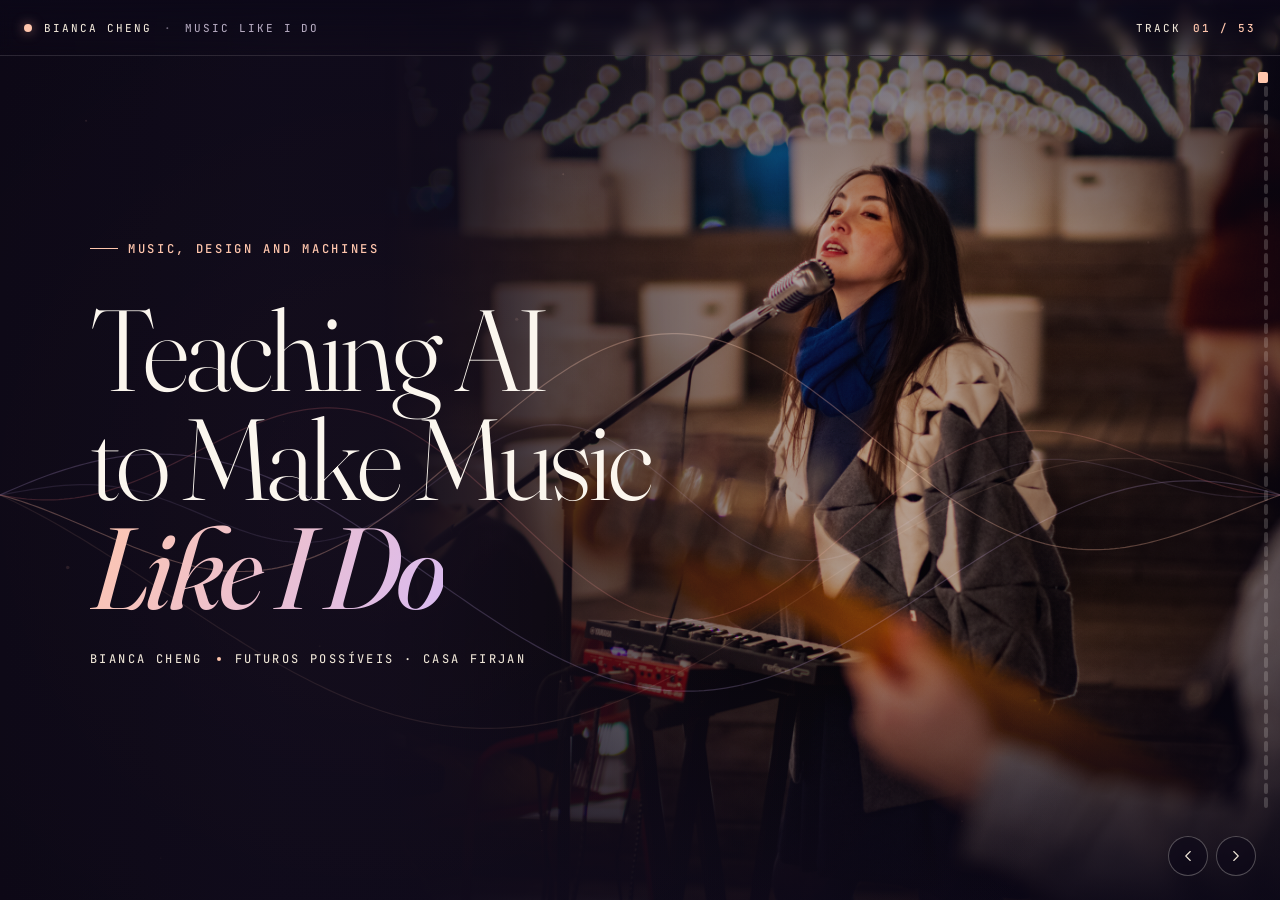
==== index.html @ ce5efb65 "content: Suno card + 'all of these are tools' closing line (en + pt) render.js: stack slides accept " ====
<!doctype html>
<html lang="en">

<head>
    <meta charset="utf-8" />
    <meta name="viewport" content="width=device-width, initial-scale=1" />
    <title>Teaching AI to Make Music Like I Do — Bianca Cheng</title>
    <meta name="description" content="Same song, three systems — a talk by Bianca Cheng on music, design and machines. Futuros Possíveis · Casa Firjan." />
    <meta property="og:type" content="website" />
    <meta property="og:site_name" content="Bianca Cheng" />
    <meta property="og:title" content="Teaching AI to Make Music Like I Do — Bianca Cheng" />
    <meta property="og:description" content="Same song, three systems — a talk by Bianca Cheng on music, design and machines. Futuros Possíveis · Casa Firjan." />
    <meta property="og:url" content="https://heartmula-talk.netlify.app/" />
    <meta property="og:locale" content="en_US" />
    <meta property="og:image" content="https://heartmula-talk.netlify.app/media/share-en.jpg" />
    <meta property="og:image:secure_url" content="https://heartmula-talk.netlify.app/media/share-en.jpg" />
    <meta property="og:image:type" content="image/jpeg" />
    <meta property="og:image:width" content="1200" />
    <meta property="og:image:height" content="630" />
    <meta property="og:image:alt" content="Bianca Cheng singing live, with the talk title Teaching AI to Make Music Like I Do" />
    <meta name="twitter:card" content="summary_large_image" />
    <meta name="twitter:image" content="https://heartmula-talk.netlify.app/media/share-en.jpg" />

    <!-- Google tag (gtag.js) — English deck; local previews are not tracked -->
    <script async src="https://www.googletagmanager.com/gtag/js?id=G-F9ZZRVJLKG"></script>
    <script>
        window.dataLayer = window.dataLayer || [];
        function gtag(){dataLayer.push(arguments);}
        if (!/^(localhost|127\.0\.0\.1|\[::1\])$/.test(location.hostname)) {
            gtag('js', new Date());
            gtag('config', 'G-F9ZZRVJLKG', { content_group: 'English deck', deck_language: 'en' });
        }
    </script>

    <link rel="preconnect" href="https://fonts.googleapis.com" />
    <link rel="preconnect" href="https://fonts.gstatic.com" crossorigin />
    <link rel="stylesheet"
        href="https://fonts.googleapis.com/css2?family=Cormorant+Garamond:ital,wght@0,300;0,400;0,500;1,300;1,400&family=Fraunces:ital,opsz,wght@0,9..144,300;0,9..144,500;0,9..144,700;1,9..144,300;1,9..144,500;1,9..144,700&family=Inter:wght@400;500;600&family=JetBrains+Mono:wght@400;500&display=swap" />

    <link rel="stylesheet" href="./style.css?v=16" />
</head>

<body class="hm">
    <header class="hm-hud" aria-hidden="true">
        <div class="hm-hud__left">
            <div class="hm-hud__dot"></div>
            <div class="hm-hud__label">BIANCA CHENG</div>
            <div class="hm-hud__sep">·</div>
            <div class="hm-hud__label hm-hud__label--muted">MUSIC LIKE I DO</div>
        </div>
        <div class="hm-hud__right">
            <span class="hm-hud__label">TRACK</span>
            <span class="hm-hud__value" id="slideCounter">01 / 01</span>
        </div>
    </header>

    <main id="deck" class="hm-deck" tabindex="0">
        <!-- Slides are rendered here by render.js from slides.md -->
    </main>

    <nav class="hm-scrubber" id="scrubber" aria-label="Slide scrubber"></nav>

    <nav class="hm-nav" aria-label="Slide navigation">
        <button class="hm-nav__btn" id="prevBtn" aria-label="Previous slide">
            <svg viewBox="0 0 24 24" width="18" height="18" aria-hidden="true">
                <path d="M15 6l-6 6 6 6" fill="none" stroke="currentColor" stroke-width="1.5" stroke-linecap="round" stroke-linejoin="round"/>
            </svg>
        </button>
        <button class="hm-nav__btn" id="nextBtn" aria-label="Next slide">
            <svg viewBox="0 0 24 24" width="18" height="18" aria-hidden="true">
                <path d="M9 6l6 6-6 6" fill="none" stroke="currentColor" stroke-width="1.5" stroke-linecap="round" stroke-linejoin="round"/>
            </svg>
        </button>
    </nav>

    <script src="./hero.js?v=16"></script>
    <script src="./render.js?v=16"></script>
    <script src="./deck.js?v=16"></script>
    <script src="./scrub.js?v=16"></script>
</body>

</html>
---- style.css ----
/* =========================================================
   HeartMula — Teaching AI to Make Music Like I Do
   A talk by Bianca Cheng
   ========================================================= */

:root {
    /* palette: dusk + warm flesh tones */
    --bg-0: #0a0614;
    --bg-1: #120a1f;
    --bg-2: #1d1330;
    --ink: #fbf6ee;
    --ink-soft: #ede4d6;
    --ink-mute: #b3a8be;
    --accent: #ffc6ad;       /* peach (slightly brighter) */
    --accent-2: #d8baf2;     /* lavender (slightly brighter) */
    --accent-3: #ff7b7b;     /* coral */
    --line: rgba(251, 246, 238, 0.13);
    --line-strong: rgba(251, 246, 238, 0.28);

    --serif: "Fraunces", "Iowan Old Style", "Georgia", serif;
    --serif-ao: "Cormorant Garamond", "Iowan Old Style", "Georgia", serif;
    --sans: "Inter", system-ui, -apple-system, "Segoe UI", sans-serif;
    --mono: "JetBrains Mono", "SF Mono", ui-monospace, monospace;

    /* AO band palette — applies on .section--ao slides */
    --ao-blue: #1a4dff;
    --ao-blue-bright: #3d6aff;
    --ao-blue-dim: #7a9ec8;
    --ao-bg: #060c18;

    --pad: clamp(28px, 6vw, 96px);
    --max: 1100px;
}

* {
    box-sizing: border-box;
}

html, body {
    margin: 0;
    padding: 0;
    height: 100%;
    background: var(--bg-0);
    color: var(--ink);
    font-family: var(--sans);
    font-weight: 450;
    -webkit-font-smoothing: antialiased;
    -moz-osx-font-smoothing: grayscale;
    overflow: hidden;
}

body {
    background:
        radial-gradient(ellipse 80% 60% at 20% 10%, rgba(255, 184, 156, 0.06), transparent 60%),
        radial-gradient(ellipse 70% 50% at 90% 90%, rgba(200, 168, 233, 0.06), transparent 60%),
        linear-gradient(180deg, var(--bg-0) 0%, var(--bg-1) 100%);
}

/* ---- HUD HEADER ---------------------------------------- */

.hm-hud {
    position: fixed;
    top: 0;
    left: 0;
    right: 0;
    height: 56px;
    padding: 0 24px;
    display: flex;
    align-items: center;
    justify-content: space-between;
    z-index: 100;
    pointer-events: none;
    font-family: var(--mono);
    font-size: 11px;
    letter-spacing: 0.18em;
    text-transform: uppercase;
    color: var(--ink-soft);
    border-bottom: 1px solid var(--line);
    background: linear-gradient(180deg, rgba(12, 8, 24, 0.85) 0%, rgba(12, 8, 24, 0) 100%);
    backdrop-filter: blur(6px);
    -webkit-backdrop-filter: blur(6px);
}

.hm-hud__left,
.hm-hud__right {
    display: flex;
    align-items: center;
    gap: 12px;
}

.hm-hud__dot {
    width: 8px;
    height: 8px;
    border-radius: 50%;
    background: var(--accent);
    box-shadow: 0 0 12px rgba(255, 184, 156, 0.6);
    animation: pulse 2.4s ease-in-out infinite;
}

@keyframes pulse {
    0%, 100% { opacity: 1; transform: scale(1); }
    50% { opacity: 0.5; transform: scale(0.85); }
}

.hm-hud__label--muted {
    color: var(--ink-mute);
}

.hm-hud__sep {
    color: var(--ink-mute);
    opacity: 0.6;
}

.hm-hud__value {
    color: var(--accent);
    font-weight: 500;
}

/* ---- DECK ---------------------------------------------- */

.hm-deck {
    height: 100vh;
    overflow-y: scroll;
    scroll-snap-type: y mandatory;
    scroll-behavior: smooth;
    outline: none;
    scrollbar-width: none;
}

.hm-deck::-webkit-scrollbar {
    display: none;
}

.hm-deck > section {
    height: 100vh;
    width: 100%;
    scroll-snap-align: start;
    scroll-snap-stop: always;
    display: flex;
    align-items: center;
    justify-content: center;
    padding: var(--pad);
    position: relative;
}

/* ---- SLIDE INNER --------------------------------------- */

.slide {
    width: 100%;
    max-width: var(--max);
    margin: 0 auto;
}

.slide.center {
    text-align: center;
}

.slide.stack > * + * {
    margin-top: 18px;
}

/* ---- TYPOGRAPHY ---------------------------------------- */

h1, h2, h3 {
    font-family: var(--serif);
    font-weight: 500;
    line-height: 1.05;
    letter-spacing: -0.02em;
    margin: 0 0 0.6em;
    color: var(--ink);
    text-wrap: balance;
}

h1 {
    font-size: clamp(48px, 7vw, 96px);
    font-weight: 400;
}

h2 {
    font-size: clamp(36px, 5vw, 64px);
    font-weight: 400;
}

h2.display {
    font-size: clamp(56px, 8vw, 112px);
    font-weight: 300;
    line-height: 1;
}

h2.display-sm {
    font-size: clamp(42px, 6vw, 80px);
    font-weight: 300;
    color: var(--accent);
}

h3 {
    font-size: clamp(20px, 2.2vw, 26px);
    font-weight: 500;
    color: var(--ink);
    margin-bottom: 8px;
    font-style: italic;
}

em {
    font-style: italic;
    color: var(--accent);
}

p {
    font-size: clamp(19px, 1.7vw, 24px);
    line-height: 1.6;
    color: var(--ink-soft);
    margin: 0 0 20px;
    max-width: 64ch;
    text-wrap: pretty;
}

.slide.center p {
    margin-left: auto;
    margin-right: auto;
}

.lede {
    font-size: clamp(22px, 2.1vw, 30px);
    color: var(--ink);
    font-weight: 500;
    line-height: 1.45;
}

.muted {
    color: var(--ink-mute);
    font-size: clamp(17px, 1.5vw, 21px);
}

.callout {
    margin-top: 32px;
    padding: 22px 26px;
    border-left: 2px solid var(--accent);
    background: rgba(255, 198, 173, 0.06);
    color: var(--ink);
    font-size: clamp(20px, 1.85vw, 26px);
    font-family: var(--serif);
    font-style: italic;
    font-weight: 400;
    line-height: 1.45;
}

.eyebrow {
    font-family: var(--mono);
    font-size: clamp(12px, 0.95vw, 14px);
    font-weight: 500;
    letter-spacing: 0.22em;
    text-transform: uppercase;
    color: var(--accent);
    margin-bottom: 20px;
    display: inline-flex;
    align-items: center;
    gap: 10px;
}

.eyebrow::before {
    content: "";
    width: 28px;
    height: 1px;
    background: var(--accent);
    display: inline-block;
}

.slide.center .eyebrow {
    margin-left: auto;
    margin-right: auto;
}

.bullet {
    color: var(--ink-mute);
    margin: 0 6px;
    opacity: 0.6;
}

.bigquote {
    font-family: var(--serif);
    font-weight: 300;
    font-size: clamp(40px, 6.5vw, 88px);
    line-height: 1.08;
    letter-spacing: -0.02em;
    color: var(--ink);
    max-width: none;
    margin: 0 auto 24px;
    text-wrap: balance;
}

.bigquote.serif {
    font-style: italic;
    color: var(--ink-soft);
}

/* ---- LISTS --------------------------------------------- */

ul.clean,
ol.clean {
    list-style: none;
    padding: 0;
    margin: 24px 0;
}

ul.clean li,
ol.clean li {
    position: relative;
    padding-left: 28px;
    margin-bottom: 16px;
    font-size: clamp(19px, 1.7vw, 24px);
    line-height: 1.55;
    color: var(--ink-soft);
    max-width: 64ch;
    text-wrap: pretty;
}

ul.clean li::before {
    content: "";
    position: absolute;
    left: 0;
    top: 0.7em;
    width: 14px;
    height: 1px;
    background: var(--accent);
}

ul.roomy li {
    margin-bottom: 22px;
}

ul.roomy strong {
    color: var(--ink);
    font-weight: 500;
    font-family: var(--serif);
    font-style: italic;
    font-weight: 500;
    margin-right: 4px;
}

/* ---- THREE-UP ------------------------------------------ */

.three-up {
    display: grid;
    grid-template-columns: repeat(3, 1fr);
    gap: 24px;
    margin-top: 36px;
}

@media (max-width: 800px) {
    .three-up {
        grid-template-columns: 1fr;
    }
}

.card {
    padding: 28px 24px;
    border: 1px solid var(--line);
    border-radius: 4px;
    background: rgba(246, 239, 230, 0.02);
    transition: border-color 0.3s ease, transform 0.3s ease;
}

.card:hover {
    border-color: var(--line-strong);
    transform: translateY(-2px);
}

.card__num {
    font-family: var(--mono);
    font-size: 11px;
    letter-spacing: 0.2em;
    color: var(--accent);
    margin-bottom: 16px;
}

.card h3 {
    font-style: normal;
    font-size: clamp(22px, 2vw, 28px);
    margin-bottom: 10px;
    color: var(--ink);
}

.card p {
    font-size: clamp(16px, 1.4vw, 19px);
    line-height: 1.55;
    color: var(--ink-soft);
    margin: 0;
}

/* ---- MODEL STACK GRID ---------------------------------- */

.model-grid {
    display: flex;
    flex-direction: column;
    gap: clamp(20px, 2.5vw, 32px);
    margin-top: 32px;
}

.model-group__label {
    font-family: var(--mono);
    font-size: clamp(11px, 1vw, 13px);
    font-weight: 500;
    letter-spacing: 0.22em;
    text-transform: uppercase;
    color: var(--ink-mute);
    margin: 0 0 12px;
    padding-bottom: 10px;
    border-bottom: 1px solid var(--line);
}

.model-row {
    display: grid;
    grid-template-columns: repeat(3, 1fr);
    gap: clamp(12px, 1.5vw, 20px);
}

@media (max-width: 900px) {
    .model-row {
        grid-template-columns: repeat(2, 1fr);
    }
}

@media (max-width: 600px) {
    .model-row {
        grid-template-columns: 1fr;
    }
}

.model-card {
    padding: 18px 18px 16px;
    border: 1px solid var(--line);
    border-radius: 4px;
    background: rgba(246, 239, 230, 0.02);
    display: flex;
    flex-direction: column;
    gap: 6px;
    transition: border-color 0.25s ease, transform 0.25s ease;
}

.model-card:hover {
    border-color: var(--line-strong);
    transform: translateY(-1px);
}

.model-card--featured {
    border-color: rgba(255, 198, 173, 0.5);
    background: rgba(255, 198, 173, 0.05);
}

.model-card--featured:hover {
    border-color: var(--accent);
}

.model-card__num {
    font-family: var(--mono);
    font-size: 10px;
    font-weight: 500;
    letter-spacing: 0.22em;
    color: var(--ink-mute);
    margin-bottom: 4px;
}

.model-card--featured .model-card__num {
    color: var(--accent);
}

.model-card__name {
    font-family: var(--mono);
    font-style: normal;
    font-weight: 500;
    font-size: clamp(15px, 1.3vw, 18px);
    color: var(--ink);
    margin: 0;
    letter-spacing: 0;
}

.model-card__role {
    font-family: var(--serif);
    font-style: italic;
    font-weight: 400;
    font-size: clamp(15px, 1.25vw, 18px);
    color: var(--ink-soft);
    margin: 0;
    line-height: 1.35;
}

.model-card__detail {
    font-size: clamp(13px, 1.05vw, 15px);
    color: var(--ink-mute);
    margin: 0;
    line-height: 1.45;
}

.model-card__status {
    margin-top: 10px;
    padding: 4px 10px;
    border: 1px solid var(--line-strong);
    border-radius: 3px;
    font-family: var(--mono);
    font-size: 10px;
    font-weight: 500;
    letter-spacing: 0.16em;
    text-transform: uppercase;
    color: var(--ink-mute);
    align-self: flex-start;
}

.model-card__status--featured {
    color: var(--accent);
    border-color: rgba(255, 198, 173, 0.5);
    background: rgba(255, 198, 173, 0.08);
}

/* ---- STATS --------------------------------------------- */

.stats {
    display: grid;
    grid-template-columns: repeat(4, 1fr);
    gap: 24px;
    margin: 36px 0;
}

@media (max-width: 800px) {
    .stats {
        grid-template-columns: repeat(2, 1fr);
    }
}

.stat {
    padding: 20px 0;
    border-top: 1px solid var(--line);
}

.stat__num {
    font-family: var(--serif);
    font-size: clamp(48px, 6vw, 76px);
    font-weight: 300;
    line-height: 1;
    color: var(--accent);
    letter-spacing: -0.04em;
}

.stat__label {
    font-family: var(--mono);
    font-size: 11px;
    letter-spacing: 0.2em;
    text-transform: uppercase;
    color: var(--ink-mute);
    margin-top: 8px;
}

/* ---- STEPS --------------------------------------------- */

ol.steps {
    list-style: none;
    counter-reset: step;
    padding: 0;
    margin: 32px 0 0;
}

ol.steps li {
    counter-increment: step;
    padding: 20px 0;
    border-top: 1px solid var(--line);
    font-size: clamp(18px, 1.6vw, 22px);
    color: var(--ink-soft);
    line-height: 1.55;
    display: flex;
    align-items: baseline;
    gap: 18px;
    flex-wrap: wrap;
}

ol.steps li:last-child {
    border-bottom: 1px solid var(--line);
}

.steps__tag {
    font-family: var(--mono);
    font-size: 11px;
    letter-spacing: 0.18em;
    color: var(--accent);
    min-width: 110px;
    flex-shrink: 0;
    padding-top: 4px;
}

/* ---- CONTACT ------------------------------------------- */

.contact {
    margin-top: 32px;
    color: var(--ink-soft);
    font-family: var(--mono);
    font-size: clamp(14px, 1.2vw, 17px);
    letter-spacing: 0.1em;
    text-transform: uppercase;
}

/* QR cards on the Thank You slide ------------------------- */

.qr-row {
    display: flex;
    gap: clamp(16px, 2vw, 28px);
    justify-content: center;
    margin: 36px auto 0;
    flex-wrap: wrap;
}

.qr-card {
    background: var(--ink);
    padding: 18px 18px 16px;
    border-radius: 6px;
    display: flex;
    flex-direction: column;
    align-items: center;
    gap: 10px;
    min-width: 168px;
    box-shadow: 0 12px 32px rgba(0, 0, 0, 0.35);
    transition: transform 0.25s ease, box-shadow 0.25s ease;
}

.qr-card:hover {
    transform: translateY(-2px);
    box-shadow: 0 16px 40px rgba(0, 0, 0, 0.45);
}

.qr-card__img {
    width: clamp(124px, 12vw, 160px);
    height: clamp(124px, 12vw, 160px);
    display: block;
}

.qr-card__label {
    font-family: var(--mono);
    font-size: 10px;
    font-weight: 500;
    letter-spacing: 0.24em;
    text-transform: uppercase;
    color: rgba(10, 6, 20, 0.5);
    margin: 0;
}

.qr-card__handle {
    font-family: var(--mono);
    font-size: clamp(12px, 1vw, 14px);
    font-weight: 500;
    letter-spacing: 0.04em;
    color: #1a1424;
    margin: 0;
}

.contact .bullet {
    color: var(--accent);
}

/* ---- OPEN SOURCE SLIDE --------------------------------- */

.oss-section {
    background:
        radial-gradient(ellipse 60% 50% at 50% 50%, rgba(255, 184, 156, 0.10), transparent 70%),
        linear-gradient(180deg, var(--bg-1) 0%, var(--bg-0) 100%);
}

.oss .eyebrow {
    margin-bottom: 28px;
}

.oss__pretitle {
    font-family: var(--serif);
    font-style: italic;
    font-weight: 400;
    font-size: clamp(22px, 2.3vw, 32px);
    color: var(--ink);
    margin: 0 auto 40px;
    max-width: none;
}

.oss__url {
    width: 100%;
    padding: clamp(20px, 3vw, 36px) clamp(16px, 2.5vw, 32px);
    border-top: 1px solid var(--line-strong);
    border-bottom: 1px solid var(--line-strong);
    margin: 8px 0 36px;
    background: linear-gradient(180deg, rgba(255, 184, 156, 0.03), rgba(200, 168, 233, 0.03));
    display: flex;
    align-items: center;
    justify-content: center;
}

.oss__url-svg {
    display: block;
    width: 100%;
    height: auto;
    max-width: 100%;
}

.oss__caption {
    font-family: var(--mono);
    font-size: clamp(13px, 1.1vw, 16px);
    font-weight: 500;
    letter-spacing: 0.2em;
    text-transform: uppercase;
    color: var(--ink-soft);
    margin: 0 auto;
}

/* ---- MEDIA SLIDES (audio + video) ---------------------- */

.media-section {
    background:
        radial-gradient(ellipse 70% 60% at 50% 100%, rgba(200, 168, 233, 0.06), transparent 70%),
        linear-gradient(180deg, var(--bg-0) 0%, var(--bg-1) 100%);
}

.media-slide {
    display: flex;
    flex-direction: column;
    align-items: stretch;
    gap: clamp(20px, 3vw, 36px);
    width: 100%;
    max-width: var(--max);
    margin: 0 auto;
}

.media-slide__head {
    text-align: left;
}

.media-slide__title {
    font-family: var(--serif);
    font-weight: 300;
    font-size: clamp(36px, 5.2vw, 64px);
    line-height: 1.05;
    letter-spacing: -0.02em;
    color: var(--ink);
    margin: 0 0 14px;
}

.media-slide__sub {
    font-family: var(--serif);
    font-style: italic;
    font-weight: 400;
    font-size: clamp(19px, 1.8vw, 26px);
    line-height: 1.5;
    color: var(--ink-soft);
    max-width: 56ch;
    margin: 0;
}

.media-slide__sub em {
    color: var(--accent);
    font-style: italic;
}

/* ----- shared player frame ------------------------------- */

.player {
    margin: 0;
    padding: 0;
    border: 1px solid var(--line-strong);
    border-radius: 6px;
    background:
        linear-gradient(180deg, rgba(255, 184, 156, 0.04), rgba(200, 168, 233, 0.03)),
        rgba(12, 8, 24, 0.5);
    overflow: hidden;
    transition: border-color 0.25s ease, transform 0.25s ease;
}

.player:hover {
    border-color: rgba(255, 184, 156, 0.4);
}

.player__caption {
    display: flex;
    align-items: center;
    gap: 14px;
    padding: 16px 22px;
    font-family: var(--mono);
    font-size: clamp(12px, 1vw, 14px);
    font-weight: 500;
    letter-spacing: 0.16em;
    text-transform: uppercase;
    color: var(--ink-soft);
    border-top: 1px solid var(--line);
    background: rgba(10, 6, 20, 0.4);
}

.player__tag {
    color: var(--accent);
    font-weight: 500;
    padding: 3px 10px;
    border: 1px solid rgba(255, 184, 156, 0.3);
    border-radius: 3px;
    background: rgba(255, 184, 156, 0.06);
}

/* ----- video player -------------------------------------- */

.player--video .player__video {
    display: block;
    width: 100%;
    max-height: 56vh;
    background: #000;
    object-fit: contain;
    outline: none;
}

/* ----- side-by-side vertical video pair ----------------- */

.video-pair {
    display: grid;
    grid-template-columns: 1fr 1fr;
    gap: clamp(16px, 2vw, 28px);
    width: 100%;
    flex: 1 1 auto;
    min-width: 0;
    align-items: stretch;
}

.video-pair .player {
    display: flex;
    flex-direction: column;
    min-height: 0;
    min-width: 0;
}

.player__video--portrait {
    flex: 1 1 auto;
    width: 100%;
    min-height: 0;
    max-height: 78vh;
    object-fit: contain;
    background: #000;
}

/* In split layout, the video pair stretches to the right column's full height */
.media-slide--split .video-pair {
    align-self: stretch;
}

@media (max-width: 700px) {
    .video-pair {
        grid-template-columns: 1fr;
        max-width: 360px;
        margin: 0 auto;
    }
    .player__video--portrait {
        max-height: 50vh;
    }
}

/* ----- split layout: text-left, large video-right -------- */

.media-slide--split {
    flex-direction: row;
    align-items: center;
    gap: clamp(28px, 4vw, 64px);
    max-width: 1500px;
}

.media-slide--split .media-slide__head {
    flex: 0 0 30%;
    max-width: 30%;
}

.media-slide--split .player {
    flex: 1 1 auto;
    min-width: 0; /* allow flex item to shrink below intrinsic size */
}

.player--video-large .player__video {
    max-height: 78vh;
}

@media (max-width: 900px) {
    .media-slide--split {
        flex-direction: column;
        align-items: stretch;
        max-width: var(--max);
    }
    .media-slide--split .media-slide__head {
        flex: initial;
        max-width: 100%;
    }
    .player--video-large .player__video {
        max-height: 56vh;
    }
}

/* ----- audio slide w/ sheet music background ------------- */

.media-section--audio {
    position: relative;
    overflow: hidden;
}

.audio-bg {
    position: absolute;
    top: 0;
    right: 0;
    bottom: 0;
    width: 62%;
    height: 100%;
    object-fit: cover;
    object-position: 50% 32%;
    z-index: 0;
    filter: saturate(0.7) brightness(0.55) contrast(1.08);
    -webkit-mask-image: linear-gradient(to right, transparent 0%, rgba(0,0,0,0.5) 18%, #000 45%, #000 100%);
    mask-image: linear-gradient(to right, transparent 0%, rgba(0,0,0,0.5) 18%, #000 45%, #000 100%);
}

.audio-veil {
    position: absolute;
    inset: 0;
    z-index: 1;
    pointer-events: none;
    background:
        linear-gradient(90deg, var(--bg-0) 0%, rgba(10, 6, 20, 0.78) 26%, rgba(10, 6, 20, 0.40) 55%, rgba(10, 6, 20, 0.55) 100%),
        linear-gradient(180deg, rgba(10, 6, 20, 0.45) 0%, transparent 30%, transparent 70%, rgba(10, 6, 20, 0.75) 100%);
}

.media-section--audio > .slide {
    position: relative;
    z-index: 2;
}

/* keep the audio player frame opaque enough to float above the chart */
.media-section--audio .player {
    background:
        linear-gradient(180deg, rgba(255, 198, 173, 0.06), rgba(216, 186, 242, 0.04)),
        rgba(10, 6, 20, 0.82);
    backdrop-filter: blur(4px);
    -webkit-backdrop-filter: blur(4px);
}

.media-slide__sub--tight {
    margin-top: -4px;
}

/* ---- transcript block (Whisper hallucination, etc.) --- */

.transcript-block {
    margin: clamp(20px, 2.4vw, 32px) 0 0;
    padding: 18px 22px;
    font-family: var(--mono);
    font-size: clamp(15px, 1.4vw, 19px);
    line-height: 1.55;
    color: var(--ink);
    background:
        linear-gradient(180deg, rgba(255, 198, 173, 0.05), rgba(216, 186, 242, 0.03)),
        rgba(10, 6, 20, 0.55);
    border-left: 2px solid var(--accent);
    border-radius: 0 4px 4px 0;
    white-space: pre-wrap;
    max-width: 64ch;
    overflow-x: auto;
}

/* ---- lesson audio (woven into Lessons 01–03) ---------- */

.lesson-audio {
    margin: clamp(20px, 2.4vw, 32px) 0 0;
    padding: 14px 18px 16px;
    border: 1px solid var(--line-strong);
    border-radius: 5px;
    background:
        linear-gradient(180deg, rgba(255, 198, 173, 0.04), rgba(216, 186, 242, 0.02)),
        rgba(10, 6, 20, 0.4);
    max-width: 540px;
    transition: border-color 0.25s ease;
}

.lesson-audio:hover {
    border-color: rgba(255, 198, 173, 0.4);
}

.lesson-audio audio {
    display: block;
    width: 100%;
    height: 36px;
    color-scheme: dark;
    filter: hue-rotate(-10deg) saturate(0.85);
}

.lesson-audio__caption {
    margin: 12px 0 0;
    display: flex;
    gap: 12px;
    align-items: center;
    flex-wrap: wrap;
    font-family: var(--mono);
    font-size: clamp(11px, 0.95vw, 13px);
    font-weight: 500;
    letter-spacing: 0.16em;
    text-transform: uppercase;
    color: var(--ink-soft);
}

.lesson-audio__tag {
    color: var(--accent);
    padding: 3px 9px;
    border: 1px solid rgba(255, 198, 173, 0.4);
    border-radius: 3px;
    background: rgba(255, 198, 173, 0.08);
}

.lesson-audio-pair {
    display: grid;
    grid-template-columns: 1fr 1fr;
    gap: clamp(12px, 1.4vw, 18px);
    margin-top: clamp(20px, 2.4vw, 32px);
    max-width: 720px;
}

.lesson-audio-pair .lesson-audio {
    margin: 0;
    max-width: none;
}

@media (max-width: 700px) {
    .lesson-audio-pair {
        grid-template-columns: 1fr;
    }
}

/* ----- comparison grid (gen 01 vs gen 02) --------------- */

.compare-grid {
    display: grid;
    grid-template-columns: 1fr 1fr;
    gap: clamp(16px, 2vw, 28px);
}

@media (max-width: 800px) {
    .compare-grid {
        grid-template-columns: 1fr;
    }
}

.player--compact .player__waves {
    height: clamp(60px, 7vw, 90px);
    padding: 14px 16px 6px;
}

.player--compact .player__audio {
    width: calc(100% - 32px);
    margin: 0 16px 14px;
    height: 36px;
}

.player--compact .player__caption {
    padding: 12px 16px;
    font-size: clamp(11px, 0.9vw, 13px);
    letter-spacing: 0.14em;
}

.compare-note {
    margin: 6px 0 0;
    font-family: var(--serif);
    font-style: italic;
    font-weight: 400;
    font-size: clamp(16px, 1.4vw, 20px);
    line-height: 1.55;
    color: var(--ink-soft);
    max-width: 70ch;
}

.compare-note em {
    color: var(--ink-mute);
    font-size: 0.92em;
}

/* ----- raw / day-zero audio slide ------------------------ */

.media-section--raw {
    position: relative;
    overflow: hidden;
    background:
        radial-gradient(ellipse 70% 55% at 50% 35%, rgba(216, 186, 242, 0.10), transparent 70%),
        linear-gradient(180deg, var(--bg-1) 0%, var(--bg-0) 100%);
}

.raw-bg {
    position: absolute;
    inset: 0;
    z-index: 0;
    pointer-events: none;
    background-image:
        radial-gradient(circle, rgba(216, 186, 242, 0.18) 1px, transparent 1.6px);
    background-size: 26px 26px;
    -webkit-mask-image: radial-gradient(ellipse 75% 60% at 50% 45%, #000 25%, transparent 75%);
    mask-image: radial-gradient(ellipse 75% 60% at 50% 45%, #000 25%, transparent 75%);
}

.media-section--raw > .slide {
    position: relative;
    z-index: 2;
}

.eyebrow--cool {
    color: var(--accent-2);
}

.eyebrow--cool::before {
    background: var(--accent-2);
}

.player__tag--cool {
    color: var(--accent-2);
    border-color: rgba(216, 186, 242, 0.35);
    background: rgba(216, 186, 242, 0.08);
}

.media-section--raw .player {
    background:
        linear-gradient(180deg, rgba(216, 186, 242, 0.05), rgba(168, 158, 181, 0.03)),
        rgba(10, 6, 20, 0.78);
    border-color: rgba(216, 186, 242, 0.22);
}

.media-section--raw .player:hover {
    border-color: rgba(216, 186, 242, 0.45);
}

.media-section--raw .media-slide__sub em {
    color: var(--accent-2);
}

@media (max-width: 700px) {
    .audio-bg {
        width: 100%;
        object-position: 50% 18%;
        -webkit-mask-image: linear-gradient(to bottom, transparent 0%, rgba(0,0,0,0.4) 22%, #000 55%);
        mask-image: linear-gradient(to bottom, transparent 0%, rgba(0,0,0,0.4) 22%, #000 55%);
    }
    .audio-veil {
        background:
            linear-gradient(180deg, rgba(10, 6, 20, 0.55) 0%, rgba(10, 6, 20, 0.20) 35%, rgba(10, 6, 20, 0.85) 75%, var(--bg-0) 100%);
    }
}

/* ----- audio player -------------------------------------- */

.player--audio {
    padding: 0;
}

.player__waves {
    height: clamp(80px, 10vw, 120px);
    padding: 18px 20px 8px;
    display: flex;
    align-items: center;
}

.player__waves svg {
    width: 100%;
    height: 100%;
    display: block;
    opacity: 0.85;
}

.player__audio {
    display: block;
    width: calc(100% - 40px);
    margin: 0 20px 18px;
    height: 40px;
    /* tone the default browser controls toward our palette where possible */
    color-scheme: dark;
    filter: hue-rotate(-10deg) saturate(0.85);
}

.player__audio::-webkit-media-controls-panel {
    background: rgba(12, 8, 24, 0.4);
}

/* ---- CORPUS SLIDE w/ Voice Memos backdrop ------------- */

.corpus-section {
    position: relative;
    overflow: hidden;
    background: linear-gradient(180deg, var(--bg-0) 0%, var(--bg-1) 100%);
}

.corpus-bg {
    position: absolute;
    inset: 0;
    width: 100%;
    height: 100%;
    object-fit: cover;
    object-position: 50% 30%;
    z-index: 0;
    filter: saturate(0.25) brightness(0.32) contrast(1.05) hue-rotate(-10deg);
    mix-blend-mode: screen;
    opacity: 0.42;
}

.corpus-veil {
    position: absolute;
    inset: 0;
    z-index: 1;
    pointer-events: none;
    background:
        linear-gradient(180deg, rgba(10, 6, 20, 0.55) 0%, rgba(10, 6, 20, 0.35) 35%, rgba(10, 6, 20, 0.55) 65%, rgba(10, 6, 20, 0.85) 100%),
        radial-gradient(ellipse 70% 60% at 50% 50%, rgba(255, 198, 173, 0.05), transparent 70%);
}

.corpus-section > .slide {
    position: relative;
    z-index: 2;
}

/* ---- AO BAND-THEMED SLIDES ----------------------------- */

.section--ao {
    background:
        radial-gradient(ellipse 80% 60% at 50% 50%, rgba(26, 77, 255, 0.10), transparent 65%),
        linear-gradient(180deg, var(--bg-0) 0%, var(--ao-bg) 100%);
    position: relative;
    overflow: hidden;
}

/* faint kanji 青 watermark — anchors AO sections without a photo (the closing slide) */
.section--ao:not(.section--ao--photo)::before {
    content: "青";
    position: absolute;
    right: 5vw;
    top: 50%;
    transform: translateY(-50%);
    font-family: var(--serif-ao);
    font-size: clamp(280px, 38vw, 540px);
    font-weight: 300;
    color: rgba(61, 106, 255, 0.06);
    line-height: 0.8;
    pointer-events: none;
    z-index: 0;
    user-select: none;
}

/* AO band photo background (slides with .section--ao--photo) */
.section--ao--photo .ao-photo {
    position: absolute;
    top: 0;
    right: 0;
    bottom: 0;
    width: 65%;
    height: 100%;
    object-fit: cover;
    object-position: 50% 35%;
    z-index: 0;
    filter: saturate(0.85) brightness(0.78) contrast(1.05) hue-rotate(-8deg);
    -webkit-mask-image: linear-gradient(to right, transparent 0%, rgba(0,0,0,0.55) 18%, #000 45%, #000 100%);
    mask-image: linear-gradient(to right, transparent 0%, rgba(0,0,0,0.55) 18%, #000 45%, #000 100%);
}

.section--ao--photo .ao-veil {
    position: absolute;
    inset: 0;
    z-index: 1;
    pointer-events: none;
    background:
        linear-gradient(90deg, var(--bg-0) 0%, rgba(6, 12, 24, 0.75) 25%, rgba(6, 12, 24, 0.20) 55%, rgba(6, 12, 24, 0.25) 100%),
        linear-gradient(180deg, rgba(6, 12, 24, 0.40) 0%, transparent 30%, transparent 72%, rgba(6, 12, 24, 0.75) 100%),
        radial-gradient(ellipse 60% 50% at 75% 50%, rgba(26, 77, 255, 0.10), transparent 70%);
}

/* small kanji glyph in the corner of photo-backed AO slides — quieter signature */
.section--ao--photo .slide::after {
    content: "青";
    position: absolute;
    bottom: -8px;
    left: 0;
    font-family: var(--serif-ao);
    font-size: clamp(56px, 5vw, 88px);
    font-weight: 300;
    color: rgba(61, 106, 255, 0.18);
    line-height: 1;
    pointer-events: none;
    user-select: none;
}

.section--ao > .slide {
    position: relative;
    z-index: 2;
}

@media (max-width: 700px) {
    .section--ao--photo .ao-photo {
        width: 100%;
        object-position: 50% 25%;
        -webkit-mask-image: linear-gradient(to bottom, transparent 0%, rgba(0,0,0,0.4) 22%, #000 55%);
        mask-image: linear-gradient(to bottom, transparent 0%, rgba(0,0,0,0.4) 22%, #000 55%);
    }
    .section--ao--photo .ao-veil {
        background:
            linear-gradient(180deg, rgba(6, 12, 24, 0.55) 0%, rgba(6, 12, 24, 0.20) 35%, rgba(6, 12, 24, 0.85) 75%, var(--bg-0) 100%);
    }
}

/* AO eyebrow swap — peach → blue */
.section--ao .eyebrow {
    color: var(--ao-blue-bright);
}

.section--ao .eyebrow::before {
    background: var(--ao-blue-bright);
}

/* AO headline — Cormorant Garamond instead of Fraunces */
.section--ao h2 {
    font-family: var(--serif-ao);
    font-weight: 300;
    letter-spacing: -0.005em;
}

.section--ao h2.media-slide__title {
    font-family: var(--serif-ao);
    font-weight: 300;
}

/* AO em / strong / accents pick up the blue */
.section--ao em,
.section--ao strong {
    color: var(--ao-blue-bright);
}

.section--ao .lede em,
.section--ao .muted em {
    color: var(--ao-blue-bright);
}

.section--ao .callout {
    border-left-color: var(--ao-blue);
    background: rgba(26, 77, 255, 0.05);
    font-family: var(--serif-ao);
}

.section--ao .callout em {
    color: var(--ao-blue-bright);
}

/* AO sub-line italic — match Cormorant elegance */
.section--ao .media-slide__sub {
    font-family: var(--serif-ao);
}

/* AO player tag variants for the gen comparison */
.player__tag--ao {
    color: var(--ao-blue-bright);
    border-color: rgba(61, 106, 255, 0.45);
    background: rgba(26, 77, 255, 0.10);
}

.player__tag--ao-soft {
    color: var(--ao-blue-dim);
    border-color: rgba(122, 158, 200, 0.35);
    background: rgba(122, 158, 200, 0.06);
}

/* AO player frame leans cooler */
.section--ao .player {
    background:
        linear-gradient(180deg, rgba(26, 77, 255, 0.04), rgba(61, 106, 255, 0.02)),
        rgba(6, 12, 24, 0.6);
    border-color: rgba(61, 106, 255, 0.20);
}

.section--ao .player:hover {
    border-color: rgba(61, 106, 255, 0.45);
}

.section--ao .compare-note {
    font-family: var(--serif-ao);
    color: var(--ink-soft);
}

.section--ao .compare-note em {
    color: var(--ink-mute);
}

/* ---- PROCESS GALLERY SLIDES ---------------------------- */

.process-section {
    background:
        radial-gradient(ellipse 70% 55% at 50% 0%, rgba(255, 198, 173, 0.05), transparent 60%),
        linear-gradient(180deg, var(--bg-0) 0%, var(--bg-1) 100%);
}

.process-slide {
    display: flex;
    flex-direction: column;
    align-items: stretch;
    gap: clamp(18px, 2.5vw, 30px);
    width: 100%;
    max-width: var(--max);
    margin: 0 auto;
}

.process-slide__head {
    text-align: left;
}

.process-slide__title {
    font-family: var(--serif);
    font-weight: 300;
    font-size: clamp(32px, 4.6vw, 56px);
    line-height: 1.05;
    letter-spacing: -0.02em;
    color: var(--ink);
    margin: 0 0 12px;
}

.process-slide__sub {
    font-family: var(--serif);
    font-style: italic;
    font-weight: 400;
    font-size: clamp(17px, 1.55vw, 22px);
    line-height: 1.5;
    color: var(--ink-soft);
    max-width: 64ch;
    margin: 0;
}

.process-slide__aside {
    font-family: var(--serif);
    font-style: italic;
    font-weight: 400;
    font-size: clamp(15px, 1.35vw, 19px);
    line-height: 1.5;
    color: var(--ink-mute);
    max-width: 64ch;
    margin: clamp(12px, 1.4vw, 18px) 0 0;
    padding-left: 14px;
    border-left: 1px solid var(--line-strong);
}

.process-slide__aside strong {
    color: var(--accent);
    font-style: normal;
    font-family: var(--mono);
    font-weight: 500;
    font-size: 0.92em;
}

.process-frame {
    margin: 0;
    padding: 0;
    border: 1px solid var(--line-strong);
    border-radius: 6px;
    overflow: hidden;
    background:
        linear-gradient(180deg, rgba(255, 198, 173, 0.04), rgba(216, 186, 242, 0.03)),
        rgba(10, 6, 20, 0.5);
    transition: border-color 0.25s ease, transform 0.25s ease;
}

.process-frame:hover {
    border-color: rgba(255, 198, 173, 0.4);
}

.process-image {
    display: block;
    width: 100%;
    max-height: 56vh;
    object-fit: contain;
    background: #0a0614;
    outline: none;
}

.process-caption {
    display: flex;
    align-items: center;
    gap: 12px;
    padding: 14px 22px;
    font-family: var(--mono);
    font-size: clamp(11px, 0.95vw, 13px);
    font-weight: 500;
    letter-spacing: 0.16em;
    text-transform: uppercase;
    color: var(--ink-soft);
    border-top: 1px solid var(--line);
    background: rgba(10, 6, 20, 0.4);
}

.process-caption__file {
    color: var(--ink-soft);
}

/* fifth slide leans cool to echo the day-zero / debug palette */
.process-section:has(.eyebrow--cool) {
    background:
        radial-gradient(ellipse 70% 55% at 50% 100%, rgba(216, 186, 242, 0.07), transparent 60%),
        linear-gradient(180deg, var(--bg-0) 0%, var(--bg-1) 100%);
}

.process-section:has(.eyebrow--cool) .process-caption__file {
    color: var(--accent-2);
}

/* ---- HERO ---------------------------------------------- */

.hero {
    position: relative;
    overflow: hidden;
    background: var(--bg-0);
}

.hero__photo {
    position: absolute;
    top: 0;
    right: 0;
    bottom: 0;
    width: 70%;
    height: 100%;
    object-fit: cover;
    object-position: 55% center;
    z-index: 0;
    filter: saturate(0.98) brightness(0.88) contrast(1.05);
    -webkit-mask-image: linear-gradient(to right, transparent 0%, rgba(0,0,0,0.6) 18%, #000 45%, #000 100%);
    mask-image: linear-gradient(to right, transparent 0%, rgba(0,0,0,0.6) 18%, #000 45%, #000 100%);
}

.hero__veil {
    position: absolute;
    inset: 0;
    z-index: 1;
    pointer-events: none;
    background:
        linear-gradient(90deg, var(--bg-0) 0%, rgba(12, 8, 24, 0.85) 22%, rgba(12, 8, 24, 0.45) 45%, rgba(12, 8, 24, 0.20) 70%, rgba(12, 8, 24, 0.55) 100%),
        linear-gradient(180deg, rgba(12, 8, 24, 0.55) 0%, transparent 25%, transparent 70%, rgba(12, 8, 24, 0.85) 100%);
}

#heroCanvas {
    position: absolute;
    inset: 0;
    width: 100%;
    height: 100%;
    z-index: 2;
    opacity: 0.55;
    mix-blend-mode: screen;
    pointer-events: none;
}

.hero__inner {
    position: relative;
    z-index: 3;
    text-align: left;
    max-width: var(--max);
    width: 100%;
}

@media (max-width: 700px) {
    .hero__photo {
        width: 100%;
        object-position: 60% 25%;
        -webkit-mask-image: linear-gradient(to bottom, transparent 0%, rgba(0,0,0,0.4) 25%, #000 60%);
        mask-image: linear-gradient(to bottom, transparent 0%, rgba(0,0,0,0.4) 25%, #000 60%);
    }
    .hero__veil {
        background:
            linear-gradient(180deg, rgba(12, 8, 24, 0.55) 0%, rgba(12, 8, 24, 0.10) 35%, rgba(12, 8, 24, 0.85) 75%, var(--bg-0) 100%);
    }
}

.hero__title {
    font-family: var(--serif);
    font-size: clamp(56px, 9vw, 140px);
    line-height: 0.95;
    letter-spacing: -0.035em;
    font-weight: 300;
    color: var(--ink);
    margin: 18px 0 28px;
}

.hero__title em {
    font-style: italic;
    font-weight: 400;
    color: var(--accent);
    background: linear-gradient(120deg, var(--accent), var(--accent-2));
    -webkit-background-clip: text;
    background-clip: text;
    -webkit-text-fill-color: transparent;
}

.hero__meta {
    display: flex;
    align-items: center;
    gap: 14px;
    font-family: var(--mono);
    font-size: 12px;
    letter-spacing: 0.2em;
    text-transform: uppercase;
    color: var(--ink-soft);
}

.hero__dot {
    width: 4px;
    height: 4px;
    border-radius: 50%;
    background: var(--accent);
}

/* ---- NAV ----------------------------------------------- */

.hm-nav {
    position: fixed;
    bottom: 24px;
    right: 24px;
    display: flex;
    gap: 8px;
    z-index: 100;
}

.hm-nav__btn {
    width: 40px;
    height: 40px;
    border-radius: 50%;
    border: 1px solid var(--line-strong);
    background: rgba(12, 8, 24, 0.6);
    backdrop-filter: blur(6px);
    -webkit-backdrop-filter: blur(6px);
    color: var(--ink-soft);
    cursor: pointer;
    display: flex;
    align-items: center;
    justify-content: center;
    transition: all 0.2s ease;
}

.hm-nav__btn:hover {
    border-color: var(--accent);
    color: var(--accent);
    transform: translateY(-1px);
}

.hm-nav__btn:active {
    transform: translateY(0);
}

/* ---- SCRUBBER (clickable slide navigator) -------------- */

.hm-scrubber {
    position: fixed;
    right: 12px;
    top: 72px;
    bottom: 92px;
    z-index: 99;
    width: 14px;
    display: flex;
    flex-direction: column;
    gap: 3px;
    padding: 0;
    pointer-events: none; /* let children handle clicks */
}

.hm-scrubber__item {
    flex: 1 1 0;
    min-height: 6px;
    width: 4px;
    margin-left: auto;
    border: none;
    padding: 0;
    background: rgba(251, 246, 238, 0.18);
    border-radius: 2px;
    cursor: pointer;
    pointer-events: auto;
    position: relative;
    transition: background 0.18s ease, width 0.18s ease, transform 0.18s ease;
}

.hm-scrubber__item:hover {
    background: var(--accent);
    width: 10px;
    transform: translateX(-1px);
}

.hm-scrubber__item.is-active {
    background: var(--accent);
    width: 10px;
}

.hm-scrubber__item:focus-visible {
    outline: 1px solid var(--accent-2);
    outline-offset: 2px;
}

/* hover label — slide number + title sliding out to the left */
.hm-scrubber__label {
    position: absolute;
    right: 18px;
    top: 50%;
    transform: translateY(-50%) translateX(8px);
    background: rgba(10, 6, 20, 0.95);
    border: 1px solid var(--line-strong);
    backdrop-filter: blur(6px);
    -webkit-backdrop-filter: blur(6px);
    padding: 6px 12px;
    border-radius: 4px;
    font-family: var(--mono);
    font-size: 11px;
    font-weight: 500;
    letter-spacing: 0.06em;
    color: var(--ink);
    white-space: nowrap;
    pointer-events: none;
    opacity: 0;
    transition: opacity 0.15s ease, transform 0.18s ease;
    text-transform: none;
    max-width: 320px;
    overflow: hidden;
    text-overflow: ellipsis;
}

.hm-scrubber__item:hover .hm-scrubber__label,
.hm-scrubber__item:focus-visible .hm-scrubber__label {
    opacity: 1;
    transform: translateY(-50%) translateX(0);
}

@media (max-width: 700px) {
    .hm-scrubber {
        display: none;
    }
}

/* ---- TRANSITIONS --------------------------------------- */

.hm-deck > section > * {
    opacity: 0;
    transform: translateY(20px);
    transition: opacity 0.7s ease, transform 0.7s ease;
}

.hm-deck > section.is-active > * {
    opacity: 1;
    transform: translateY(0);
}

.hm-deck > section.hero > * {
    opacity: 1;
    transform: translateY(0);
}

/* ---- RESPONSIVE TWEAKS --------------------------------- */

@media (max-width: 600px) {
    .hm-hud__label--muted,
    .hm-hud__sep {
        display: none;
    }
    .hero__title {
        font-size: 56px;
    }
}

/* ---- scrubbable waveforms (scrub.js) ------------------- */

.scrub {
    position: relative;
    cursor: pointer;
    touch-action: none;
    user-select: none;
    outline: none;
    --scrub-played: var(--accent);
}
.scrub:focus-visible {
    box-shadow: inset 0 0 0 1px var(--accent);
    border-radius: 4px;
}
.scrub > svg { position: relative; z-index: 1; }
.scrub-waves--compact {
    height: 44px;
    margin: 0 0 10px;
    display: flex;
    align-items: center;
    color: rgba(255, 198, 173, 0.35);
}
.scrub-waves--compact > svg { width: 100%; height: 100%; display: block; }

.scrub__played {
    position: absolute;
    left: 0; top: 0; bottom: 0;
    width: 0;
    overflow: hidden;
    pointer-events: none;
    z-index: 2;
}
.scrub__played-inner { position: absolute; }
.scrub__played-inner svg { width: 100%; height: 100%; display: block; }

.scrub__hover {
    position: absolute;
    top: 0; bottom: 0;
    width: 0;
    background: rgba(255, 198, 173, 0.07);
    pointer-events: none;
    opacity: 0;
    transition: opacity 0.15s ease;
    z-index: 0;
}
.scrub__head {
    position: absolute;
    top: 8%; bottom: 8%;
    width: 2px;
    margin-left: -1px;
    background: var(--scrub-played);
    border-radius: 1px;
    box-shadow: 0 0 10px rgba(255, 198, 173, 0.6);
    pointer-events: none;
    z-index: 3;
}
.scrub__tip {
    position: absolute;
    top: -6px;
    transform: translate(-50%, -100%);
    padding: 3px 7px;
    border-radius: 3px;
    background: rgba(10, 6, 20, 0.92);
    border: 1px solid var(--line-strong, rgba(255,255,255,0.15));
    color: var(--accent);
    font-family: var(--mono);
    font-size: 11px;
    letter-spacing: 0.08em;
    pointer-events: none;
    opacity: 0;
    transition: opacity 0.15s ease;
    z-index: 4;
    white-space: nowrap;
}
.scrub:hover .scrub__hover,
.scrub:hover .scrub__tip,
.scrub.is-dragging .scrub__tip { opacity: 1; }

.section--ao .scrub { --scrub-played: #7a9ec8; }

/* ---- generic photo backgrounds (photo-bg in slides.md) ---- */

.has-photo > :not(.slide-photo):not(.slide-photo-veil) {
    position: relative;
    z-index: 2;
}
.hm-deck > section > .slide-photo,
.hm-deck > section > .slide-photo-veil {
    transform: none;
}
.slide-photo {
    position: absolute;
    inset: 0;
    width: 100%;
    height: 100%;
    object-fit: cover;
    object-position: 50% 40%;
    z-index: 0;
    filter: saturate(0.85) brightness(0.78) contrast(1.06);
}
.slide-photo-veil {
    position: absolute;
    inset: 0;
    z-index: 1;
    pointer-events: none;
    background:
        radial-gradient(ellipse 55% 50% at 50% 50%, rgba(10, 6, 20, 0.50) 0%, rgba(10, 6, 20, 0.25) 100%),
        linear-gradient(180deg, rgba(10, 6, 20, 0.45) 0%, transparent 28%, transparent 72%, rgba(10, 6, 20, 0.75) 100%);
}
/* muted lines over full-bleed photos: brighter, with a soft dark halo */
.has-photo--full .muted {
    color: rgba(247, 240, 232, 0.9);
    text-shadow: 0 1px 14px rgba(10, 6, 20, 0.9), 0 0 3px rgba(10, 6, 20, 0.6);
}
.has-photo--side .slide-photo {
    left: auto;
    width: 58%;
    -webkit-mask-image: linear-gradient(to right, transparent 0%, rgba(0,0,0,0.5) 18%, #000 45%, #000 100%);
    mask-image: linear-gradient(to right, transparent 0%, rgba(0,0,0,0.5) 18%, #000 45%, #000 100%);
}
.has-photo--side .slide-photo-veil {
    background:
        linear-gradient(90deg, var(--bg-0) 0%, rgba(10, 6, 20, 0.70) 30%, rgba(10, 6, 20, 0.20) 60%, rgba(10, 6, 20, 0.25) 100%),
        linear-gradient(180deg, rgba(10, 6, 20, 0.45) 0%, transparent 30%, transparent 72%, rgba(10, 6, 20, 0.75) 100%);
}
/* right: full-height photo anchored right, brighter than full-bleed */
.has-photo--right .slide-photo {
    left: auto;
    right: -350px;
    /* Explicit 3:2 width from the slide height (100vh) instead of aspect-ratio:
       Safari sized the image to its 2400px intrinsic width, spilling it across
       the slide and pushing the text off-screen. */
    width: calc(100vh * 1.5);
    max-width: none;
    -webkit-mask-image: linear-gradient(to right, transparent 0%, rgba(0,0,0,0.15) 12%, rgba(0,0,0,0.45) 24%, rgba(0,0,0,0.8) 36%, #000 48%, #000 100%);
    mask-image: linear-gradient(to right, transparent 0%, rgba(0,0,0,0.15) 12%, rgba(0,0,0,0.45) 24%, rgba(0,0,0,0.8) 36%, #000 48%, #000 100%);
}
.has-photo--right .slide-photo-veil {
    background:
        radial-gradient(ellipse 45% 40% at 50% 50%, rgba(10, 6, 20, 0.45) 0%, transparent 100%),
        linear-gradient(180deg, rgba(10, 6, 20, 0.45) 0%, transparent 28%, transparent 72%, rgba(10, 6, 20, 0.75) 100%);
}
@media (max-width: 760px) {
    .has-photo--side .slide-photo,
    .has-photo--right .slide-photo { width: 100%; opacity: 0.45; }
}

/* ---- MOBILE LAYOUT FIXES -------------------------------- */

/* Nothing may scroll sideways: photo layers and wide elements are clipped. */
html, body { overflow-x: hidden; }
.hm-deck { overflow-x: hidden; }
.hm-deck > section {
    /* Clip photo layers that extend past the edge. overflow: clip (unlike
       hidden) doesn't turn each slide into a scroll container, so the deck's
       original snap scrolling keeps working. */
    overflow-x: clip;
}

@media (max-width: 760px) {
    /* Size to the visible screen (iOS toolbars), and let tall slides grow
       instead of spilling under the header or off the bottom. */
    .hm-deck {
        height: 100vh;
        height: 100dvh;
        scroll-snap-type: y proximity;
    }
    .hm-deck > section {
        height: auto;
        min-height: 100vh;
        min-height: 100dvh;
        scroll-snap-stop: normal;
        padding-top: 76px;
        padding-bottom: 40px;
        box-sizing: border-box;
    }
    /* Tall slides are scrolled through, so don't hide content until "active". */
    .hm-deck > section > * {
        opacity: 1;
        transform: none;
    }
}

@media (max-width: 760px) {
    .hm-deck > section { padding-left: 20px; padding-right: 20px; }
    /* Swipe / scroll replaces the arrow buttons, which covered slide text. */
    .hm-nav { display: none; }

    /* Right-anchored photos: fill the slide instead of hanging off the edge. */
    .has-photo--right .slide-photo {
        left: 0;
        right: 0;
        width: 100%;
        aspect-ratio: auto;
        opacity: 0.45;
    }
}

/* ---- NO ORPHANS ------------------------------------------ */
/* Short lines (titles, labels, captions) wrap into even lines; running text
   avoids leaving a single word alone on its last line. */
h1, h2, h3, h4,
blockquote, figcaption,
.eyebrow, .hero__meta span,
[class*="caption"], [class*="__tag"], [class*="__label"], [class*="title"] {
    text-wrap: balance;
}
p, li, dd, .lede, [class*="lede"], [class*="body"], [class*="muted"], [class*="callout"] {
    text-wrap: pretty;
}
/* Contact line: on phones, name · project on one line, the email on the next. */
@media (max-width: 760px) {
    .contact .bullet:last-of-type { display: block; height: 0; overflow: hidden; }
}

/* ---- YouTube embeds (youtube: <id> on media-video slides) ---- */
.player__yt {
    position: relative;
    width: 100%;
    aspect-ratio: 16 / 9;
    background: #000;
}
.player__yt--portrait {
    aspect-ratio: 9 / 16;
    width: auto;
    height: min(62vh, 640px);
    margin: 0 auto;
}
.player__yt iframe {
    position: absolute;
    inset: 0;
    width: 100%;
    height: 100%;
    border: 0;
}
.player--video:has(.player__yt--portrait) { width: fit-content; justify-self: center; }
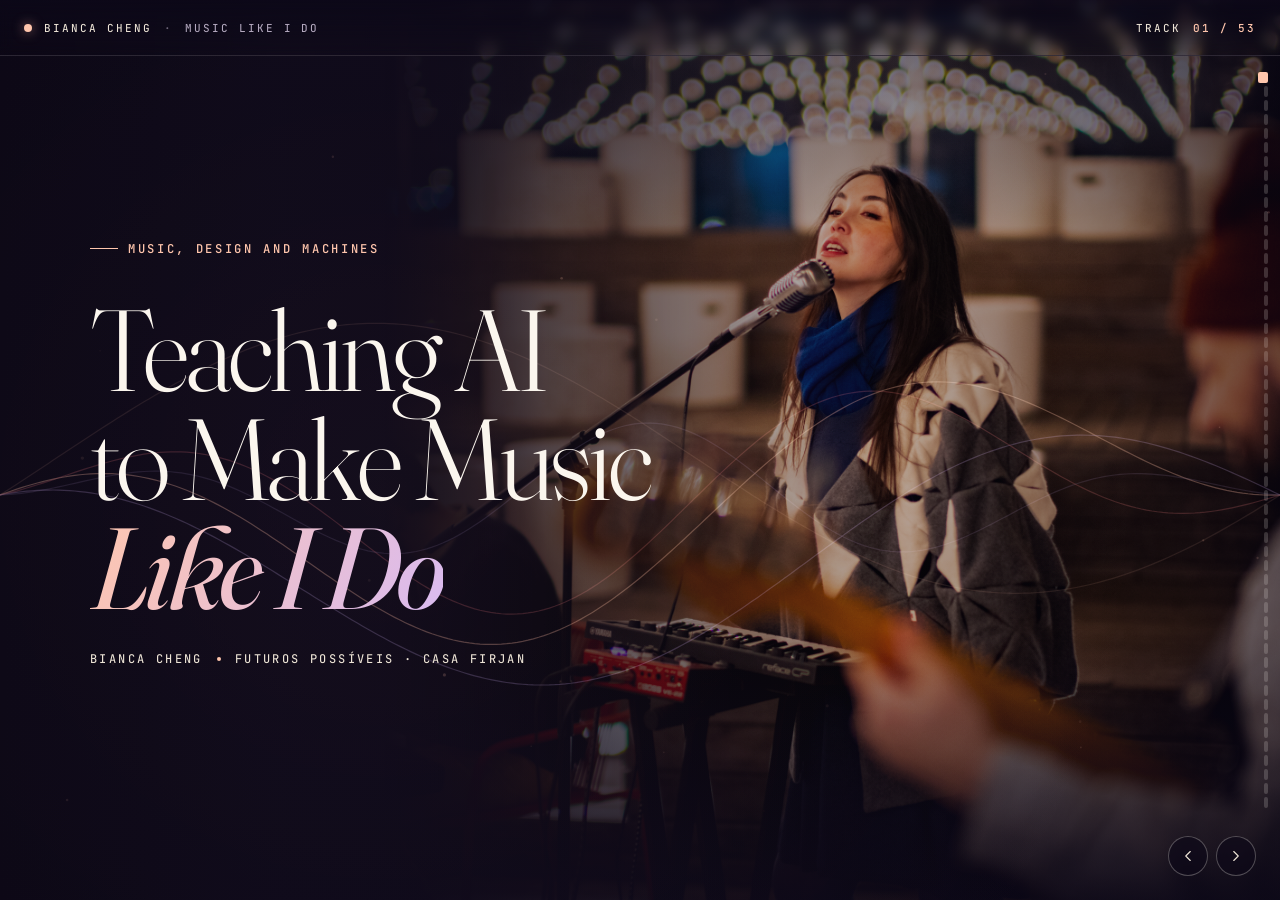
==== commit fa6ebc69: "move talk URL + QR from thank-you to the open-source slide (en + pt) render.js: open-source slides a" ====
--- a/index.html
+++ b/index.html
@@ -37,7 +37,7 @@
     <link rel="stylesheet"
         href="https://fonts.googleapis.com/css2?family=Cormorant+Garamond:ital,wght@0,300;0,400;0,500;1,300;1,400&family=Fraunces:ital,opsz,wght@0,9..144,300;0,9..144,500;0,9..144,700;1,9..144,300;1,9..144,500;1,9..144,700&family=Inter:wght@400;500;600&family=JetBrains+Mono:wght@400;500&display=swap" />
 
-    <link rel="stylesheet" href="./style.css?v=16" />
+    <link rel="stylesheet" href="./style.css?v=17" />
 </head>
 
 <body class="hm">
@@ -73,10 +73,10 @@
         </button>
     </nav>
 
-    <script src="./hero.js?v=16"></script>
-    <script src="./render.js?v=16"></script>
-    <script src="./deck.js?v=16"></script>
-    <script src="./scrub.js?v=16"></script>
+    <script src="./hero.js?v=17"></script>
+    <script src="./render.js?v=17"></script>
+    <script src="./deck.js?v=17"></script>
+    <script src="./scrub.js?v=17"></script>
 </body>
 
 </html>
--- a/style.css
+++ b/style.css
@@ -695,6 +695,11 @@
     max-width: 100%;
 }
 
+.oss__qrs {
+    margin-top: clamp(20px, 3vw, 36px);
+    justify-content: center;
+}
+
 .oss__caption {
     font-family: var(--mono);
     font-size: clamp(13px, 1.1vw, 16px);
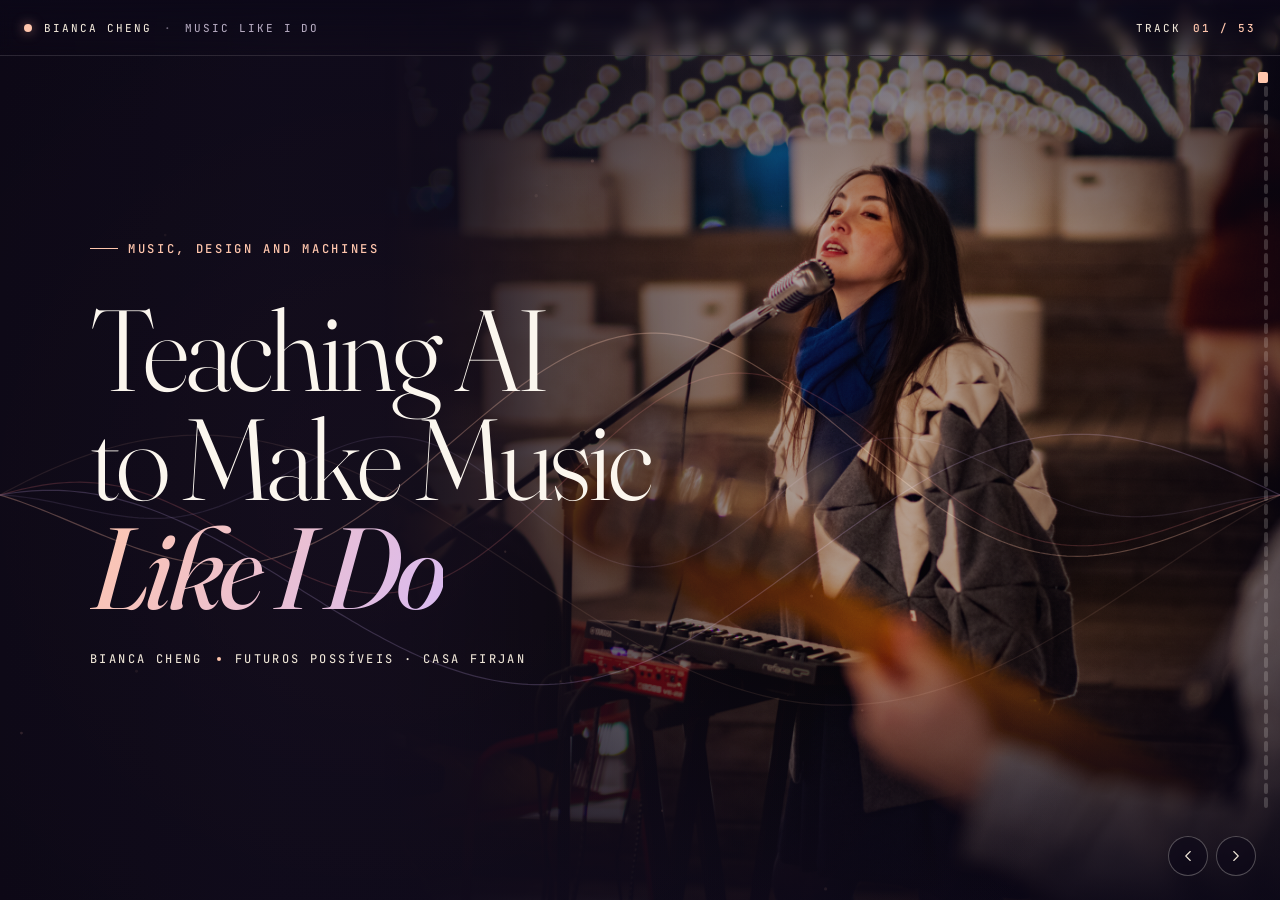
==== commit 0fd7a83f: "open-source slide: talk URL as a second big link line (en + pt) Co-Authored-By: Claude Opus 5.5 <nor" ====
--- a/index.html
+++ b/index.html
@@ -37,7 +37,7 @@
     <link rel="stylesheet"
         href="https://fonts.googleapis.com/css2?family=Cormorant+Garamond:ital,wght@0,300;0,400;0,500;1,300;1,400&family=Fraunces:ital,opsz,wght@0,9..144,300;0,9..144,500;0,9..144,700;1,9..144,300;1,9..144,500;1,9..144,700&family=Inter:wght@400;500;600&family=JetBrains+Mono:wght@400;500&display=swap" />
 
-    <link rel="stylesheet" href="./style.css?v=17" />
+    <link rel="stylesheet" href="./style.css?v=18" />
 </head>
 
 <body class="hm">
@@ -73,10 +73,10 @@
         </button>
     </nav>
 
-    <script src="./hero.js?v=17"></script>
-    <script src="./render.js?v=17"></script>
-    <script src="./deck.js?v=17"></script>
-    <script src="./scrub.js?v=17"></script>
+    <script src="./hero.js?v=18"></script>
+    <script src="./render.js?v=18"></script>
+    <script src="./deck.js?v=18"></script>
+    <script src="./scrub.js?v=18"></script>
 </body>
 
 </html>
--- a/style.css
+++ b/style.css
@@ -693,6 +693,11 @@
     width: 100%;
     height: auto;
     max-width: 100%;
+}
+
+.oss__url--more {
+    margin-top: -28px;
+    border-top: none;
 }
 
 .oss__qrs {
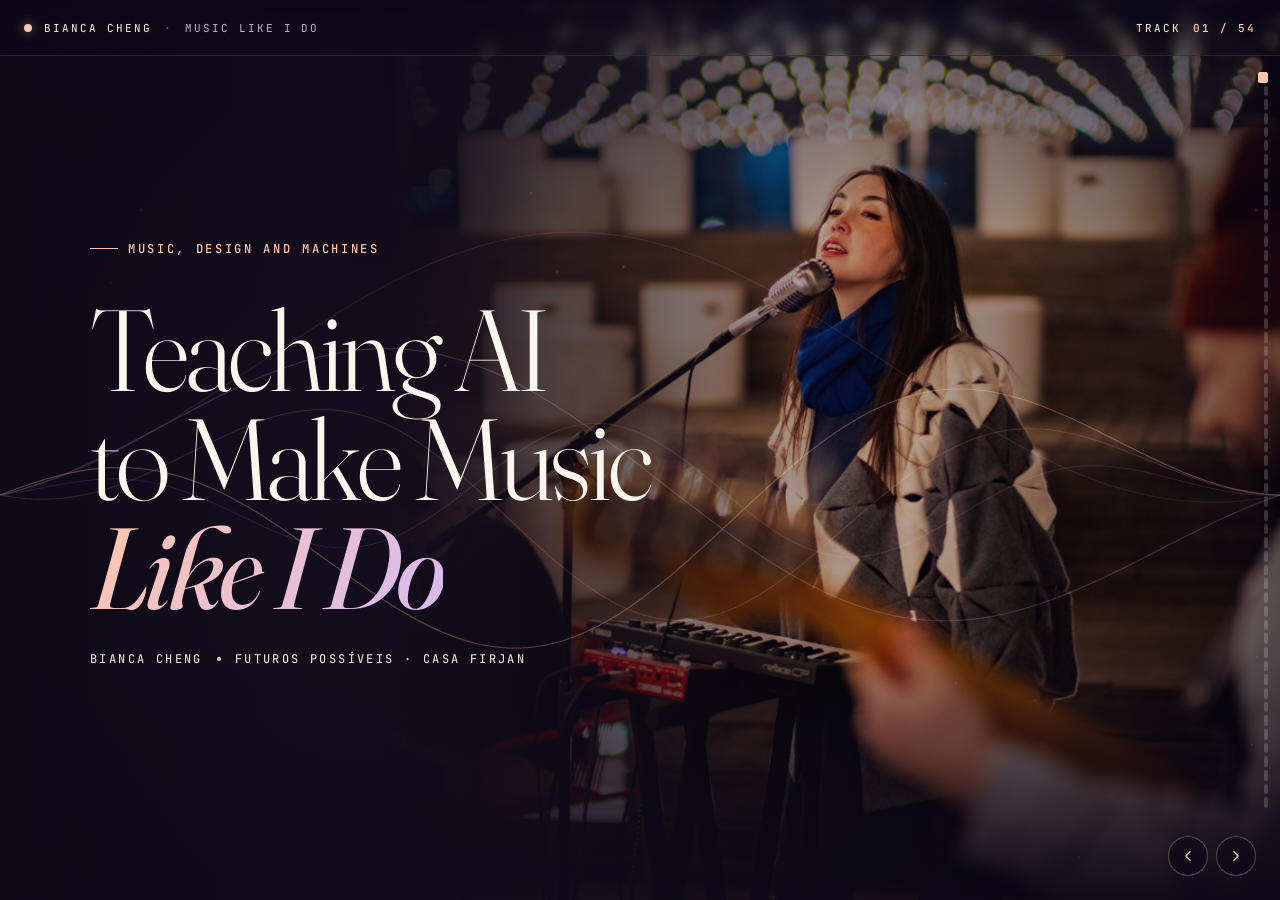
==== commit 4a1cf518: "layout: fit tall slides on short screens - Process slides with an aside lay out text | screenshot si" ====
--- a/index.html
+++ b/index.html
@@ -37,7 +37,7 @@
     <link rel="stylesheet"
         href="https://fonts.googleapis.com/css2?family=Cormorant+Garamond:ital,wght@0,300;0,400;0,500;1,300;1,400&family=Fraunces:ital,opsz,wght@0,9..144,300;0,9..144,500;0,9..144,700;1,9..144,300;1,9..144,500;1,9..144,700&family=Inter:wght@400;500;600&family=JetBrains+Mono:wght@400;500&display=swap" />
 
-    <link rel="stylesheet" href="./style.css?v=18" />
+    <link rel="stylesheet" href="./style.css?v=19" />
 </head>
 
 <body class="hm">
@@ -73,10 +73,10 @@
         </button>
     </nav>
 
-    <script src="./hero.js?v=18"></script>
-    <script src="./render.js?v=18"></script>
-    <script src="./deck.js?v=18"></script>
-    <script src="./scrub.js?v=18"></script>
+    <script src="./hero.js?v=19"></script>
+    <script src="./render.js?v=19"></script>
+    <script src="./deck.js?v=19"></script>
+    <script src="./scrub.js?v=19"></script>
 </body>
 
 </html>
--- a/style.css
+++ b/style.css
@@ -1494,6 +1494,33 @@
 
 .process-caption__file {
     color: var(--ink-soft);
+}
+
+/* Process slides with an explanatory aside: text left, screenshot right,
+   so the whole slide fits on one screen. */
+@media (min-width: 761px) {
+    .process-slide:has(.process-slide__aside) {
+        display: grid;
+        grid-template-columns: minmax(0, 1fr) minmax(0, 1.1fr);
+        align-items: center;
+        gap: clamp(24px, 3.5vw, 56px);
+    }
+    .process-slide:has(.process-slide__aside) .process-slide__title {
+        font-size: clamp(30px, 3.6vw, 50px);
+    }
+    .process-slide:has(.process-slide__aside) .process-slide__sub {
+        font-size: clamp(15px, 1.3vw, 19px);
+    }
+    .process-slide:has(.process-slide__aside) .process-slide__aside {
+        font-size: clamp(13px, 1.1vw, 16px);
+    }
+    .process-slide:has(.process-slide__aside) .process-image {
+        max-height: 68vh;
+    }
+}
+/* Short laptop windows: keep title, text and screenshot on one screen. */
+@media (min-width: 761px) and (max-height: 760px) {
+    .process-image { max-height: 46vh; }
 }
 
 /* fifth slide leans cool to echo the day-zero / debug palette */
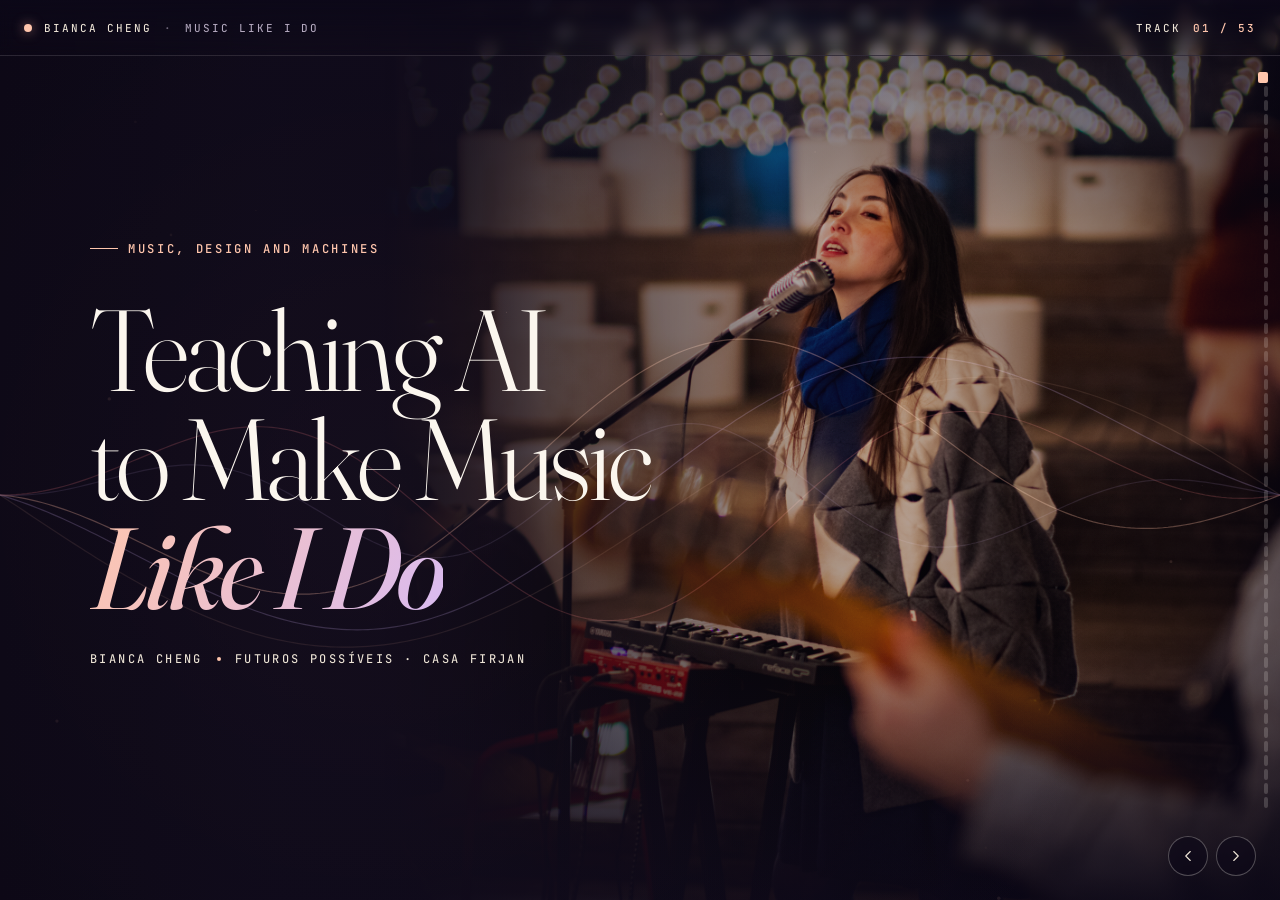
==== commit cc055948: "content: 'Same song, two systems' — Suno as a bonus; new workers.dev URL (en + pt) - Headline, label" ====
--- a/index.html
+++ b/index.html
@@ -5,21 +5,21 @@
     <meta charset="utf-8" />
     <meta name="viewport" content="width=device-width, initial-scale=1" />
     <title>Teaching AI to Make Music Like I Do — Bianca Cheng</title>
-    <meta name="description" content="Same song, three systems — a talk by Bianca Cheng on music, design and machines. Futuros Possíveis · Casa Firjan." />
+    <meta name="description" content="Same song, two systems — a talk by Bianca Cheng on music, design and machines. Futuros Possíveis · Casa Firjan." />
     <meta property="og:type" content="website" />
     <meta property="og:site_name" content="Bianca Cheng" />
     <meta property="og:title" content="Teaching AI to Make Music Like I Do — Bianca Cheng" />
-    <meta property="og:description" content="Same song, three systems — a talk by Bianca Cheng on music, design and machines. Futuros Possíveis · Casa Firjan." />
-    <meta property="og:url" content="https://heartmula-talk.netlify.app/" />
+    <meta property="og:description" content="Same song, two systems — a talk by Bianca Cheng on music, design and machines. Futuros Possíveis · Casa Firjan." />
+    <meta property="og:url" content="https://heartmula-talk.get-bianca.workers.dev/" />
     <meta property="og:locale" content="en_US" />
-    <meta property="og:image" content="https://heartmula-talk.netlify.app/media/share-en.jpg" />
-    <meta property="og:image:secure_url" content="https://heartmula-talk.netlify.app/media/share-en.jpg" />
+    <meta property="og:image" content="https://heartmula-talk.get-bianca.workers.dev/media/share-en.jpg" />
+    <meta property="og:image:secure_url" content="https://heartmula-talk.get-bianca.workers.dev/media/share-en.jpg" />
     <meta property="og:image:type" content="image/jpeg" />
     <meta property="og:image:width" content="1200" />
     <meta property="og:image:height" content="630" />
     <meta property="og:image:alt" content="Bianca Cheng singing live, with the talk title Teaching AI to Make Music Like I Do" />
     <meta name="twitter:card" content="summary_large_image" />
-    <meta name="twitter:image" content="https://heartmula-talk.netlify.app/media/share-en.jpg" />
+    <meta name="twitter:image" content="https://heartmula-talk.get-bianca.workers.dev/media/share-en.jpg" />
 
     <!-- Google tag (gtag.js) — English deck; local previews are not tracked -->
     <script async src="https://www.googletagmanager.com/gtag/js?id=G-F9ZZRVJLKG"></script>
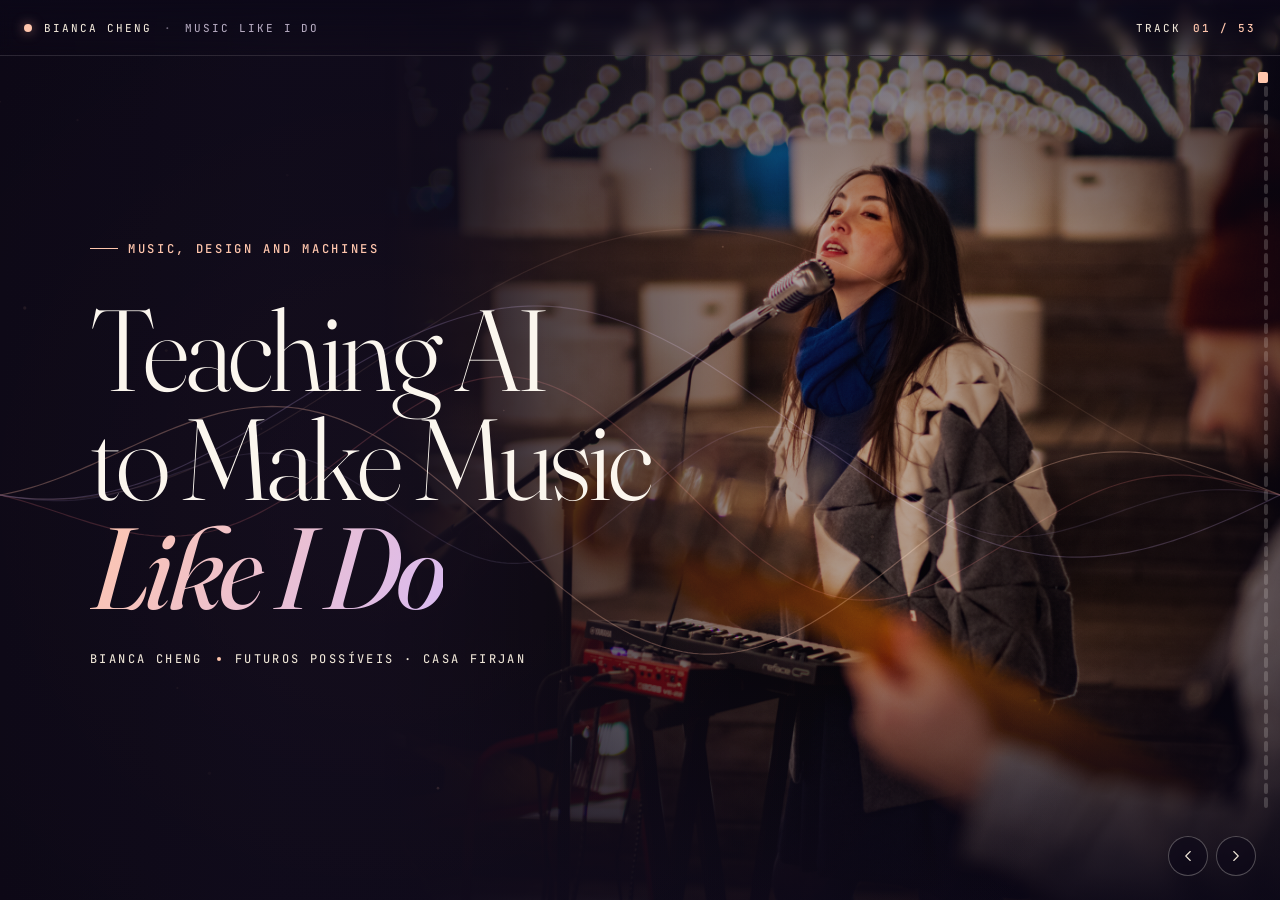
==== commit 54e6dcd3: "presenting: clicker support + qualia on slide 7 (en + pt) - PageDown/PageUp always navigate (even af" ====
--- a/index.html
+++ b/index.html
@@ -37,7 +37,7 @@
     <link rel="stylesheet"
         href="https://fonts.googleapis.com/css2?family=Cormorant+Garamond:ital,wght@0,300;0,400;0,500;1,300;1,400&family=Fraunces:ital,opsz,wght@0,9..144,300;0,9..144,500;0,9..144,700;1,9..144,300;1,9..144,500;1,9..144,700&family=Inter:wght@400;500;600&family=JetBrains+Mono:wght@400;500&display=swap" />
 
-    <link rel="stylesheet" href="./style.css?v=19" />
+    <link rel="stylesheet" href="./style.css?v=20" />
 </head>
 
 <body class="hm">
@@ -73,10 +73,10 @@
         </button>
     </nav>
 
-    <script src="./hero.js?v=19"></script>
-    <script src="./render.js?v=19"></script>
-    <script src="./deck.js?v=19"></script>
-    <script src="./scrub.js?v=19"></script>
+    <script src="./hero.js?v=20"></script>
+    <script src="./render.js?v=20"></script>
+    <script src="./deck.js?v=20"></script>
+    <script src="./scrub.js?v=20"></script>
 </body>
 
 </html>
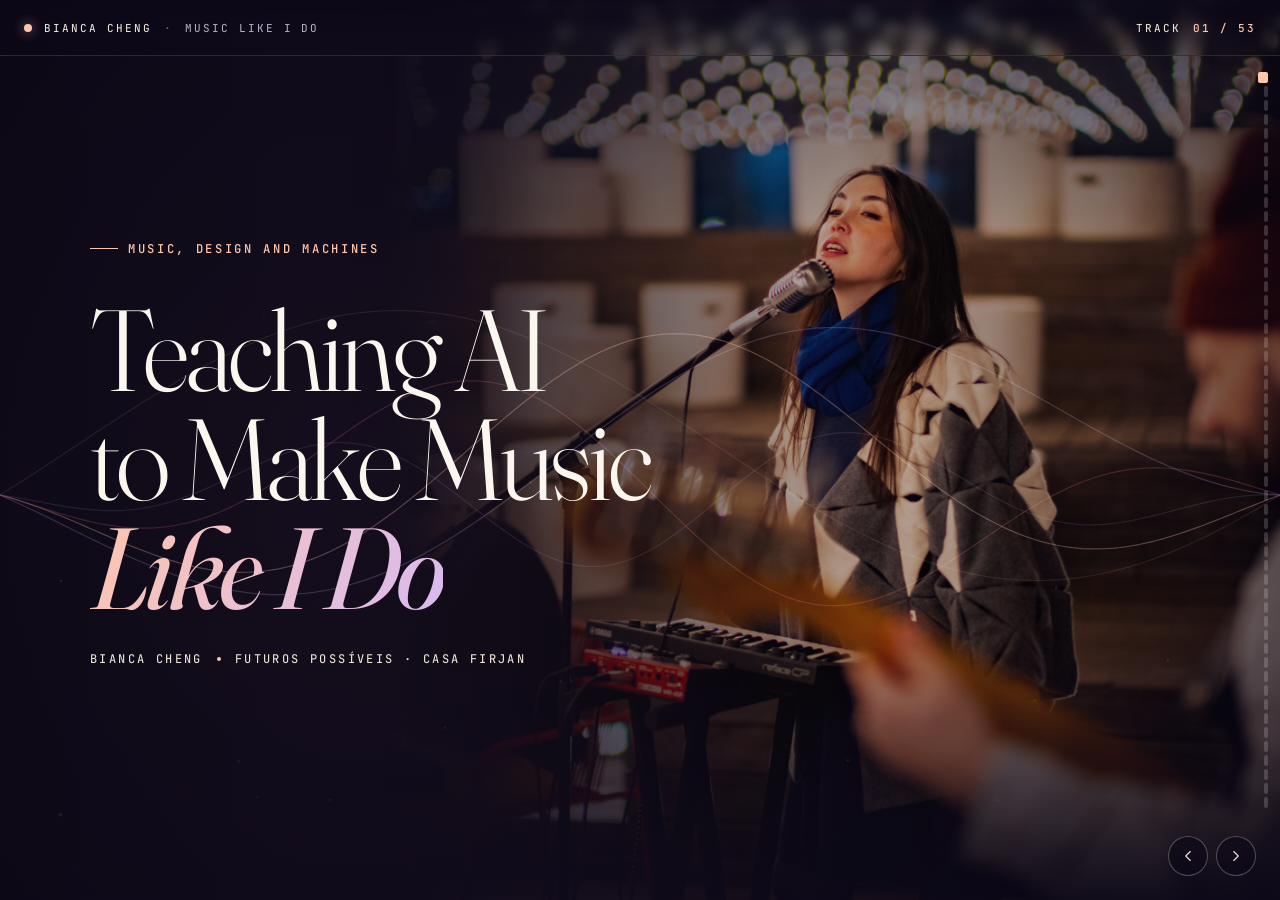
==== commit eada67d9: "clicker: forward also plays/stops the YouTube embeds Embeds use YouTube's IFrame postMessage API (en" ====
--- a/index.html
+++ b/index.html
@@ -37,7 +37,7 @@
     <link rel="stylesheet"
         href="https://fonts.googleapis.com/css2?family=Cormorant+Garamond:ital,wght@0,300;0,400;0,500;1,300;1,400&family=Fraunces:ital,opsz,wght@0,9..144,300;0,9..144,500;0,9..144,700;1,9..144,300;1,9..144,500;1,9..144,700&family=Inter:wght@400;500;600&family=JetBrains+Mono:wght@400;500&display=swap" />
 
-    <link rel="stylesheet" href="./style.css?v=20" />
+    <link rel="stylesheet" href="./style.css?v=21" />
 </head>
 
 <body class="hm">
@@ -73,10 +73,10 @@
         </button>
     </nav>
 
-    <script src="./hero.js?v=20"></script>
-    <script src="./render.js?v=20"></script>
-    <script src="./deck.js?v=20"></script>
-    <script src="./scrub.js?v=20"></script>
+    <script src="./hero.js?v=21"></script>
+    <script src="./render.js?v=21"></script>
+    <script src="./deck.js?v=21"></script>
+    <script src="./scrub.js?v=21"></script>
 </body>
 
 </html>
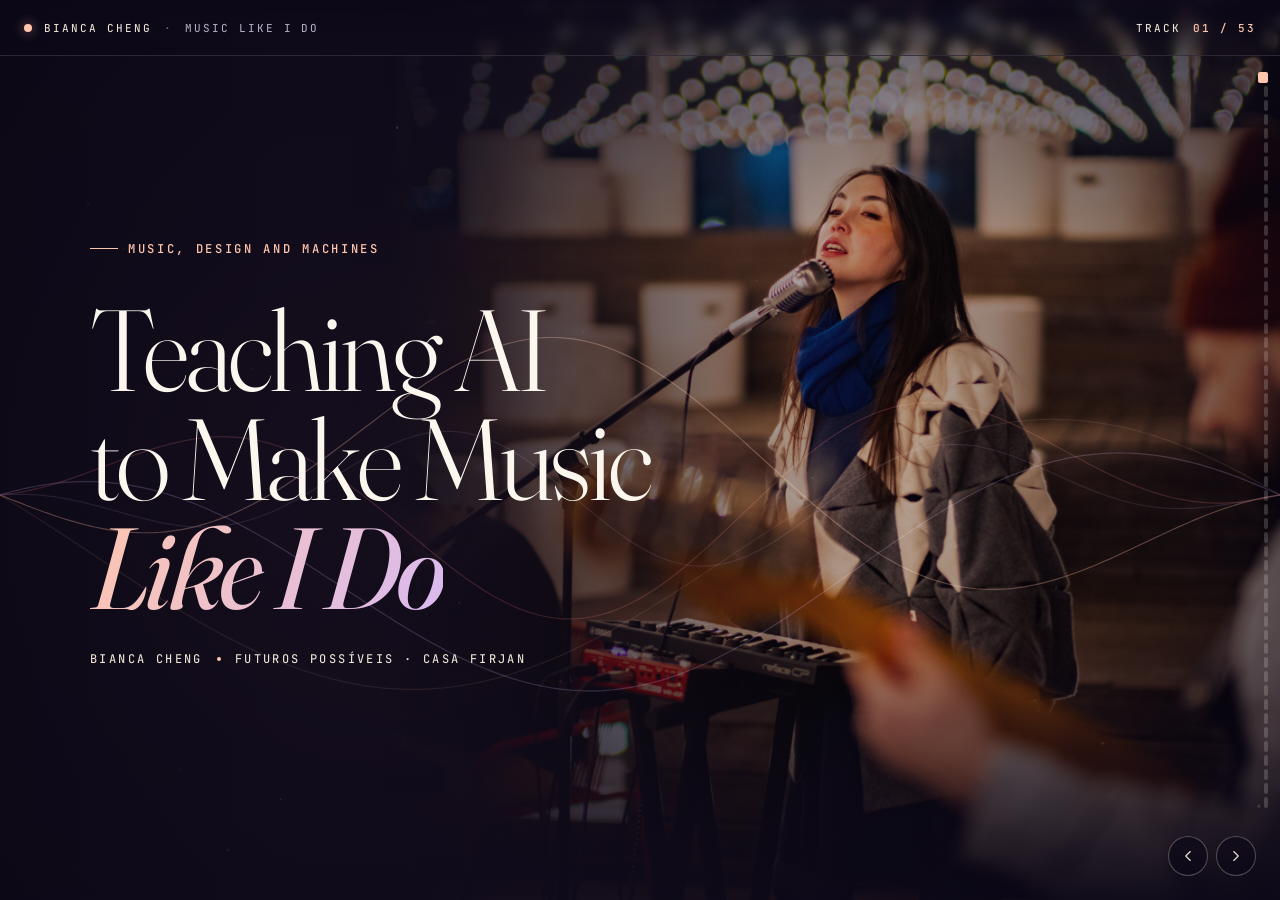
==== commit 1e2cd1f1: "open-source slide: size long URLs to fit (iOS Safari cut them off) Co-Authored-By: Claude Opus 5.5 <" ====
--- a/index.html
+++ b/index.html
@@ -37,7 +37,7 @@
     <link rel="stylesheet"
         href="https://fonts.googleapis.com/css2?family=Cormorant+Garamond:ital,wght@0,300;0,400;0,500;1,300;1,400&family=Fraunces:ital,opsz,wght@0,9..144,300;0,9..144,500;0,9..144,700;1,9..144,300;1,9..144,500;1,9..144,700&family=Inter:wght@400;500;600&family=JetBrains+Mono:wght@400;500&display=swap" />
 
-    <link rel="stylesheet" href="./style.css?v=21" />
+    <link rel="stylesheet" href="./style.css?v=22" />
 </head>
 
 <body class="hm">
@@ -73,10 +73,10 @@
         </button>
     </nav>
 
-    <script src="./hero.js?v=21"></script>
-    <script src="./render.js?v=21"></script>
-    <script src="./deck.js?v=21"></script>
-    <script src="./scrub.js?v=21"></script>
+    <script src="./hero.js?v=22"></script>
+    <script src="./render.js?v=22"></script>
+    <script src="./deck.js?v=22"></script>
+    <script src="./scrub.js?v=22"></script>
 </body>
 
 </html>
